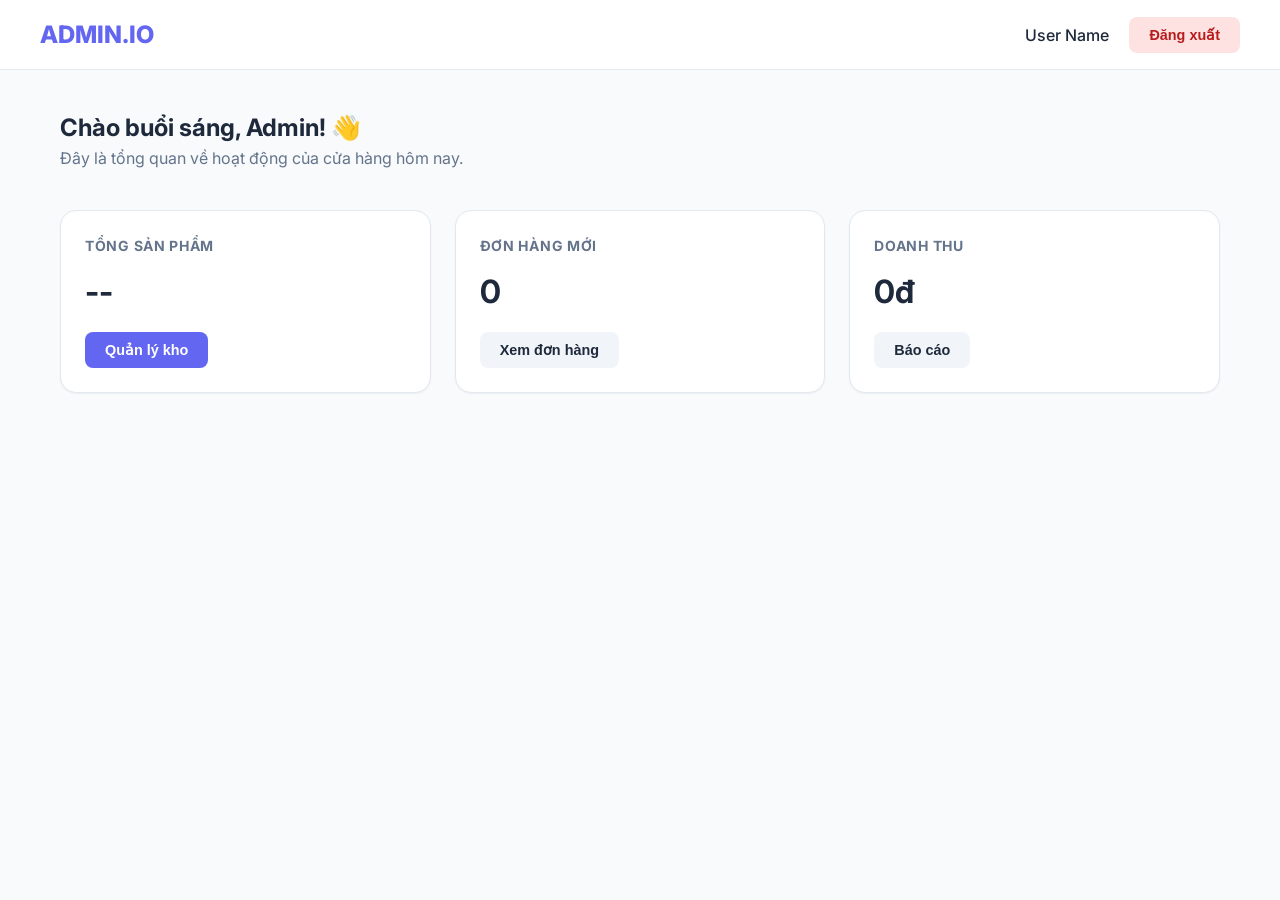
==== frontend/dashboard.html @ 91493e20 "[UPDATE] tao giao dien dang nhap ben frontend" ====
<!DOCTYPE html>
<html lang="vi">
<head>
    <meta charset="UTF-8">
    <meta name="viewport" content="width=device-width, initial-scale=1.0">
    <title>Dashboard | Quản trị viên</title>
    <link href="https://fonts.googleapis.com/css2?family=Inter:wght@400;500;600;700;800&display=swap" rel="stylesheet">
    
    <link rel="stylesheet" href="css/common.css">
    <link rel="stylesheet" href="css/dashboard.css">
</head>
<body>
    <nav class="navbar">
        <div class="logo">ADMIN.IO</div>
        <div class="user-nav">
            <span id="userName" style="font-weight: 500;">User Name</span>
            <button id="logoutBtn" class="btn btn-logout">Đăng xuất</button>
        </div>
    </nav>

    <main class="main-content">
        <section class="welcome-section">
            <h1>Chào buổi sáng, <span id="welcomeName">Admin</span>! 👋</h1>
            <p style="color: var(--text-muted);">Đây là tổng quan về hoạt động của cửa hàng hôm nay.</p>
        </section>

        <section class="stats-grid">
            <div class="stat-card">
                <h3>Tổng sản phẩm</h3>
                <div class="value" id="productCount">--</div>
                <button class="btn btn-primary">Quản lý kho</button>
            </div>
            <div class="stat-card">
                <h3>Đơn hàng mới</h3>
                <div class="value">0</div>
                <button class="btn" style="background: #f1f5f9; color: var(--text-main);">Xem đơn hàng</button>
            </div>
            <div class="stat-card">
                <h3>Doanh thu</h3>
                <div class="value">0đ</div>
                <button class="btn" style="background: #f1f5f9; color: var(--text-main);">Báo cáo</button>
            </div>
        </section>

        <!-- Phần quản lý sản phẩm sẽ được thêm ở đây -->
    </main>

    <script type="module" src="js/dashboard.js"></script>
</body>
</html>
---- frontend/css/common.css ----
:root {
    --primary-color: #6366f1;
    --primary-hover: #4f46e5;
    --secondary-color: #f43f5e;
    --bg-body: #f8fafc;
    --bg-card: rgba(255, 255, 255, 0.9);
    --text-main: #1e293b;
    --text-muted: #64748b;
    --border-color: #e2e8f0;
    --shadow-sm: 0 1px 2px 0 rgb(0 0 0 / 0.05);
    --shadow-md: 0 4px 6px -1px rgb(0 0 0 / 0.1);
    --shadow-lg: 0 10px 15px -3px rgb(0 0 0 / 0.1);
}

* {
    margin: 0;
    padding: 0;
    box-sizing: border-box;
}

body {
    font-family: 'Inter', system-ui, -apple-system, sans-serif;
    background-color: var(--bg-body);
    color: var(--text-main);
    line-height: 1.5;
}

.btn {
    display: inline-flex;
    align-items: center;
    justify-content: center;
    padding: 10px 20px;
    border-radius: 8px;
    font-weight: 600;
    cursor: pointer;
    transition: all 0.2s;
    border: none;
    gap: 8px;
    font-size: 0.9rem;
}

.btn-primary {
    background-color: var(--primary-color);
    color: white;
}

.btn-primary:hover {
    background-color: var(--primary-hover);
    transform: translateY(-1px);
}
---- frontend/css/dashboard.css ----
.navbar {
    background: white;
    padding: 0 40px;
    height: 70px;
    display: flex;
    justify-content: space-between;
    align-items: center;
    border-bottom: 1px solid var(--border-color);
    position: sticky;
    top: 0;
    z-index: 100;
}

.logo {
    font-size: 1.5rem;
    font-weight: 800;
    color: var(--primary-color);
}

.user-nav {
    display: flex;
    align-items: center;
    gap: 20px;
}

.main-content {
    max-width: 1200px;
    margin: 40px auto;
    padding: 0 20px;
}

.welcome-section {
    margin-bottom: 40px;
}

.stats-grid {
    display: grid;
    grid-template-columns: repeat(auto-fit, minmax(280px, 1fr));
    gap: 24px;
}

.stat-card {
    background: white;
    padding: 24px;
    border-radius: 16px;
    box-shadow: var(--shadow-sm);
    border: 1px solid var(--border-color);
}

.stat-card h3 {
    color: var(--text-muted);
    font-size: 0.875rem;
    text-transform: uppercase;
    letter-spacing: 0.05em;
    margin-bottom: 12px;
}

.stat-card .value {
    font-size: 2rem;
    font-weight: 700;
    margin-bottom: 16px;
}

.btn-logout {
    background: #fee2e2;
    color: #b91c1c;
}

.btn-logout:hover {
    background: #fecaca;
}
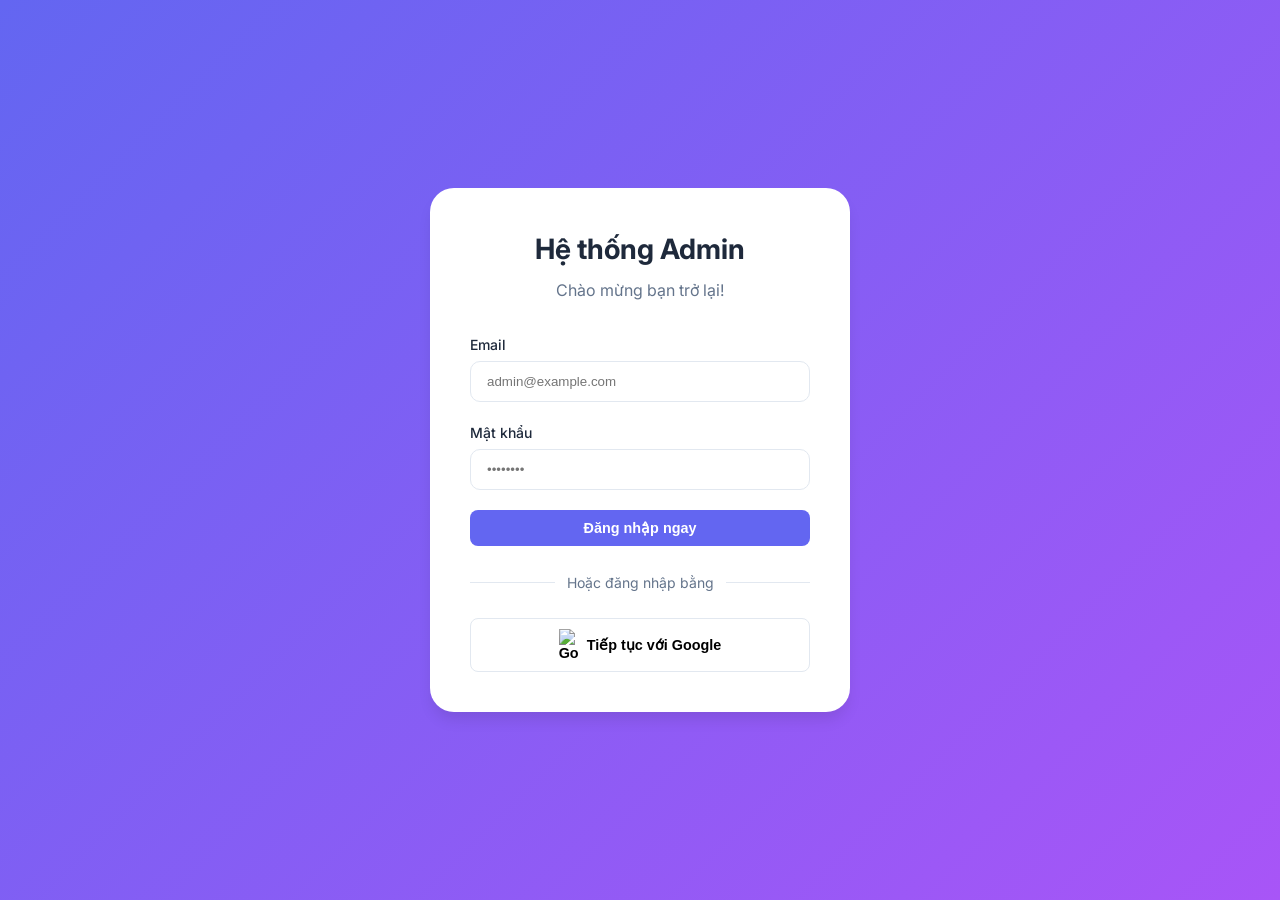
==== commit 3a0b0c42: "[ADD] tao endpoint /auth/me de hien thi thong tin user" ====
--- a/frontend/dashboard.html
+++ b/frontend/dashboard.html
@@ -5,7 +5,6 @@
     <meta name="viewport" content="width=device-width, initial-scale=1.0">
     <title>Dashboard | Quản trị viên</title>
     <link href="https://fonts.googleapis.com/css2?family=Inter:wght@400;500;600;700;800&display=swap" rel="stylesheet">
-    
     <link rel="stylesheet" href="css/common.css">
     <link rel="stylesheet" href="css/dashboard.css">
 </head>
@@ -13,15 +12,49 @@
     <nav class="navbar">
         <div class="logo">ADMIN.IO</div>
         <div class="user-nav">
-            <span id="userName" style="font-weight: 500;">User Name</span>
+            <div id="userProfile" class="user-profile-btn">
+                <span id="userName">Đang tải...</span>
+                <span class="arrow">▼</span>
+            </div>
             <button id="logoutBtn" class="btn btn-logout">Đăng xuất</button>
         </div>
     </nav>
 
+    <!-- Modal thông tin user -->
+    <div id="userModal" class="user-modal" style="display: none;">
+        <div class="modal-content">
+            <div class="modal-header">
+                <h2>Thông tin tài khoản</h2>
+                <button id="closeModal" class="close-btn">&times;</button>
+            </div>
+            <div class="modal-body">
+                <div class="profile-avatar" id="profileAvatar">👤</div>
+                <div class="profile-info">
+                    <div class="info-row">
+                        <span class="info-label">Họ tên</span>
+                        <span class="info-value" id="profileName">--</span>
+                    </div>
+                    <div class="info-row">
+                        <span class="info-label">Email</span>
+                        <span class="info-value" id="profileEmail">--</span>
+                    </div>
+                    <div class="info-row">
+                        <span class="info-label">Vai trò</span>
+                        <span class="info-value" id="profileRole">--</span>
+                    </div>
+                    <div class="info-row">
+                        <span class="info-label">Username</span>
+                        <span class="info-value" id="profileUsername">--</span>
+                    </div>
+                </div>
+            </div>
+        </div>
+    </div>
+
     <main class="main-content">
         <section class="welcome-section">
-            <h1>Chào buổi sáng, <span id="welcomeName">Admin</span>! 👋</h1>
-            <p style="color: var(--text-muted);">Đây là tổng quan về hoạt động của cửa hàng hôm nay.</p>
+            <h1>Chào buổi tối, <span id="welcomeName">Admin</span>! 👋</h1>
+            <p style="color: var(--text-muted);">Đây là tổng quan về hoạt động của cửa hàng.</p>
         </section>
 
         <section class="stats-grid">
@@ -41,8 +74,6 @@
                 <button class="btn" style="background: #f1f5f9; color: var(--text-main);">Báo cáo</button>
             </div>
         </section>
-
-        <!-- Phần quản lý sản phẩm sẽ được thêm ở đây -->
     </main>
 
     <script type="module" src="js/dashboard.js"></script>
--- a/frontend/css/dashboard.css
+++ b/frontend/css/dashboard.css
@@ -20,7 +20,27 @@
 .user-nav {
     display: flex;
     align-items: center;
-    gap: 20px;
+    gap: 16px;
+}
+
+.user-profile-btn {
+    display: flex;
+    align-items: center;
+    gap: 8px;
+    padding: 8px 16px;
+    border-radius: 10px;
+    cursor: pointer;
+    font-weight: 500;
+    transition: background 0.2s;
+}
+
+.user-profile-btn:hover {
+    background: #f1f5f9;
+}
+
+.user-profile-btn .arrow {
+    font-size: 0.7rem;
+    color: var(--text-muted);
 }
 
 .main-content {
@@ -69,3 +89,113 @@
 .btn-logout:hover {
     background: #fecaca;
 }
+
+/* Modal */
+.user-modal {
+    position: fixed;
+    top: 0;
+    left: 0;
+    width: 100%;
+    height: 100%;
+    background: rgba(0, 0, 0, 0.5);
+    z-index: 200;
+    display: flex;
+    align-items: center;
+    justify-content: center;
+    animation: fadeIn 0.2s;
+}
+
+@keyframes fadeIn {
+    from { opacity: 0; }
+    to { opacity: 1; }
+}
+
+.modal-content {
+    background: white;
+    border-radius: 20px;
+    width: 100%;
+    max-width: 420px;
+    box-shadow: var(--shadow-lg);
+    overflow: hidden;
+    animation: slideUp 0.3s;
+}
+
+@keyframes slideUp {
+    from { transform: translateY(20px); opacity: 0; }
+    to { transform: translateY(0); opacity: 1; }
+}
+
+.modal-header {
+    display: flex;
+    justify-content: space-between;
+    align-items: center;
+    padding: 20px 24px;
+    border-bottom: 1px solid var(--border-color);
+}
+
+.modal-header h2 {
+    font-size: 1.1rem;
+}
+
+.close-btn {
+    background: none;
+    border: none;
+    font-size: 1.5rem;
+    cursor: pointer;
+    color: var(--text-muted);
+    line-height: 1;
+}
+
+.close-btn:hover {
+    color: var(--text-main);
+}
+
+.modal-body {
+    padding: 24px;
+}
+
+.profile-avatar {
+    width: 80px;
+    height: 80px;
+    border-radius: 50%;
+    background: linear-gradient(135deg, #6366f1, #a855f7);
+    display: flex;
+    align-items: center;
+    justify-content: center;
+    font-size: 2rem;
+    margin: 0 auto 24px;
+    color: white;
+    overflow: hidden;
+}
+
+.profile-avatar img {
+    width: 100%;
+    height: 100%;
+    object-fit: cover;
+}
+
+.profile-info {
+    display: flex;
+    flex-direction: column;
+    gap: 16px;
+}
+
+.info-row {
+    display: flex;
+    justify-content: space-between;
+    align-items: center;
+    padding: 12px 16px;
+    background: #f8fafc;
+    border-radius: 10px;
+}
+
+.info-label {
+    color: var(--text-muted);
+    font-size: 0.875rem;
+    font-weight: 500;
+}
+
+.info-value {
+    font-weight: 600;
+    color: var(--text-main);
+}
